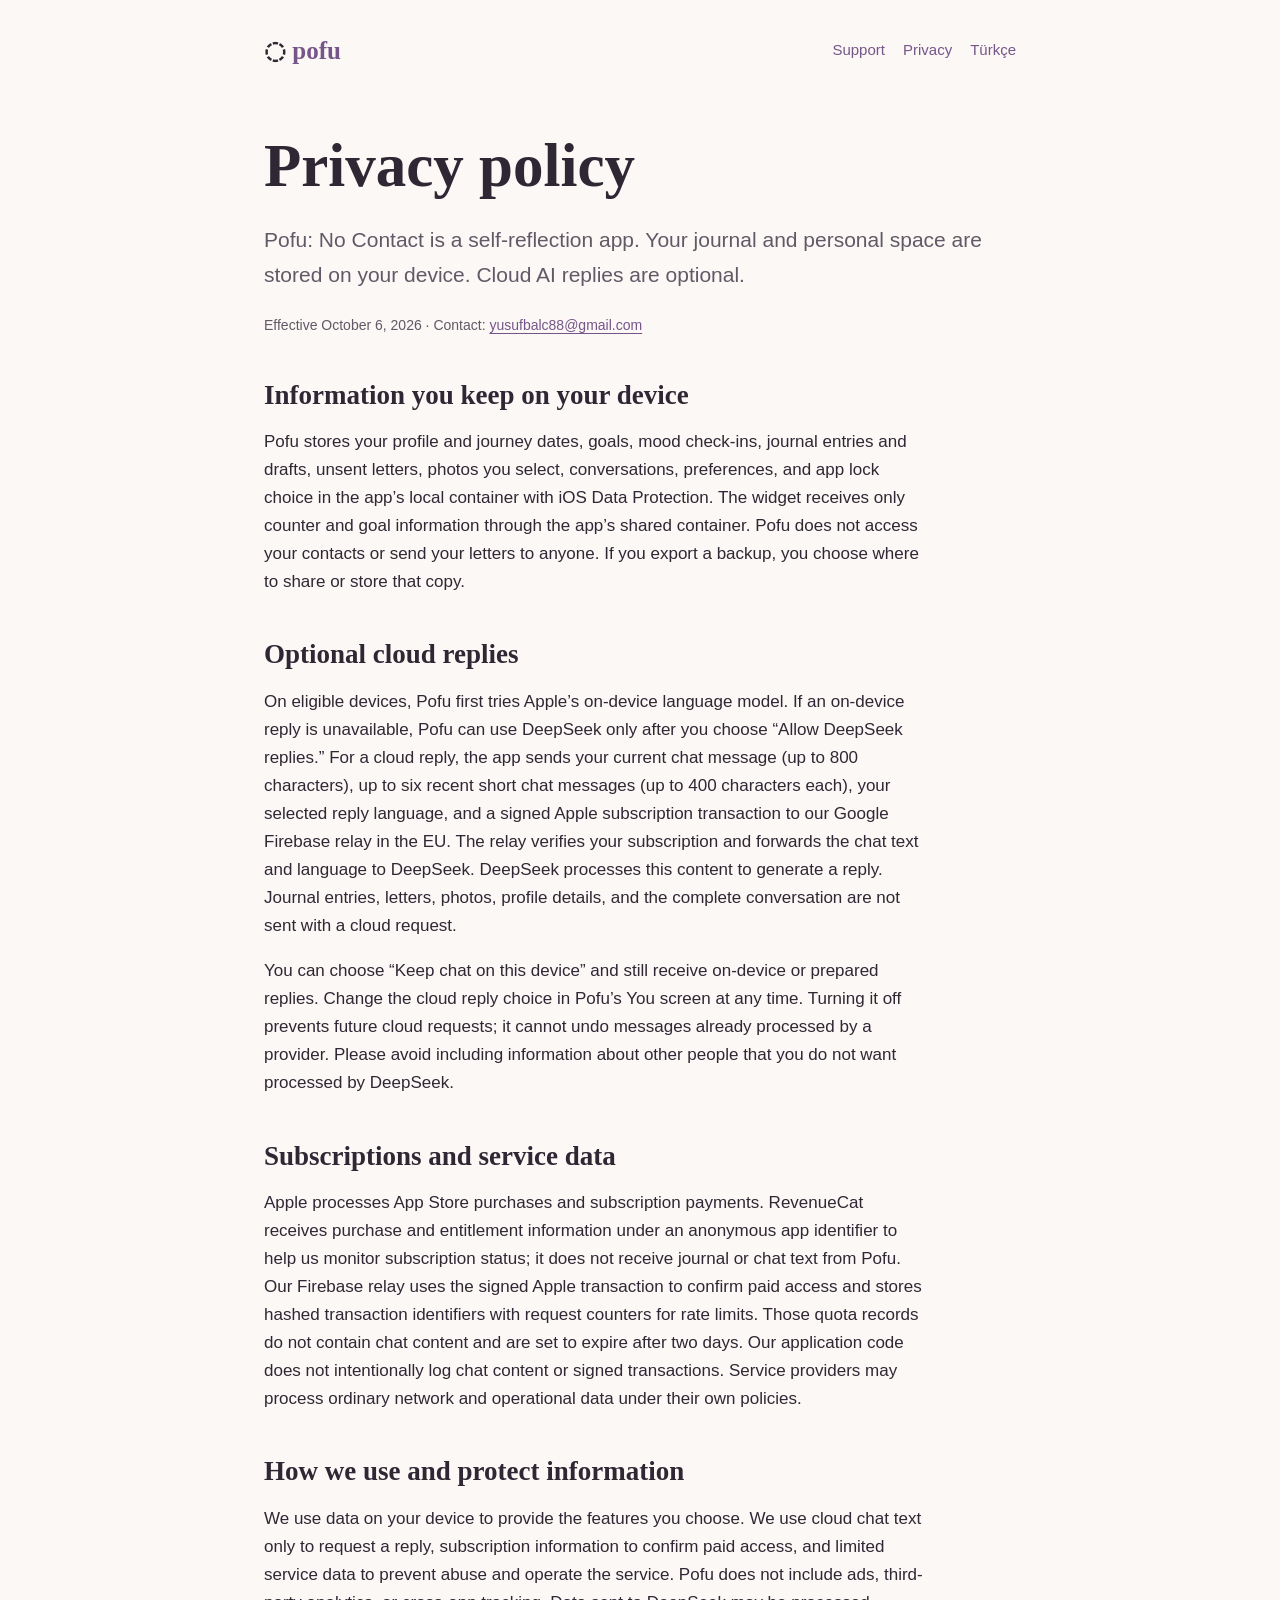
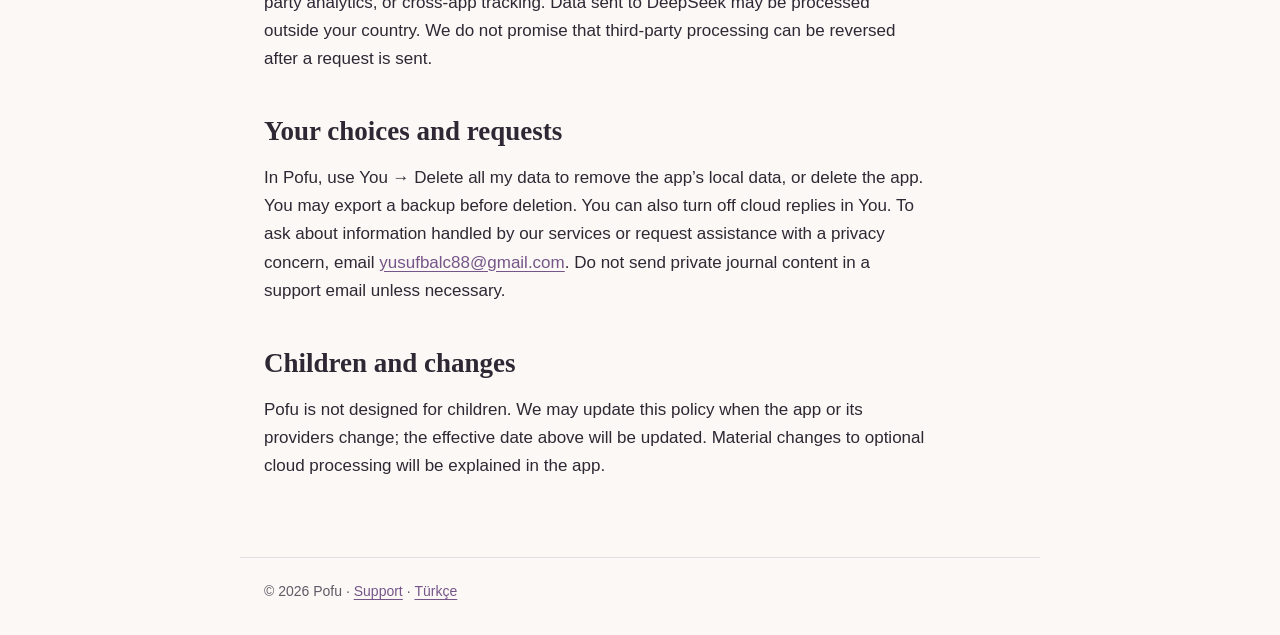
==== privacy/index.html @ a358d689 "Publish Pofu support and privacy pages" ====
<!doctype html><html lang="en"><head><meta charset="utf-8"><meta name="viewport" content="width=device-width,initial-scale=1"><title>Privacy Policy · Pofu</title><link rel="stylesheet" href="../styles.css"></head><body>
<header><a class="brand" href="../">◌ <span>pofu</span></a><nav><a href="../support/">Support</a><a href="./" aria-current="page">Privacy</a><a href="tr.html" lang="tr">Türkçe</a></nav></header>
<main><h1>Privacy policy</h1><p class="lead">Pofu: No Contact is a self-reflection app. Your journal and personal space are stored on your device. Cloud AI replies are optional.</p><p class="small">Effective October 6, 2026 · Contact: <a href="mailto:yusufbalc88@gmail.com">yusufbalc88@gmail.com</a></p>
<h2>Information you keep on your device</h2><p>Pofu stores your profile and journey dates, goals, mood check-ins, journal entries and drafts, unsent letters, photos you select, conversations, preferences, and app lock choice in the app’s local container with iOS Data Protection. The widget receives only counter and goal information through the app’s shared container. Pofu does not access your contacts or send your letters to anyone. If you export a backup, you choose where to share or store that copy.</p>
<h2>Optional cloud replies</h2><p>On eligible devices, Pofu first tries Apple’s on-device language model. If an on-device reply is unavailable, Pofu can use DeepSeek only after you choose “Allow DeepSeek replies.” For a cloud reply, the app sends your current chat message (up to 800 characters), up to six recent short chat messages (up to 400 characters each), your selected reply language, and a signed Apple subscription transaction to our Google Firebase relay in the EU. The relay verifies your subscription and forwards the chat text and language to DeepSeek. DeepSeek processes this content to generate a reply. Journal entries, letters, photos, profile details, and the complete conversation are not sent with a cloud request.</p><p>You can choose “Keep chat on this device” and still receive on-device or prepared replies. Change the cloud reply choice in Pofu’s You screen at any time. Turning it off prevents future cloud requests; it cannot undo messages already processed by a provider. Please avoid including information about other people that you do not want processed by DeepSeek.</p>
<h2>Subscriptions and service data</h2><p>Apple processes App Store purchases and subscription payments. RevenueCat receives purchase and entitlement information under an anonymous app identifier to help us monitor subscription status; it does not receive journal or chat text from Pofu. Our Firebase relay uses the signed Apple transaction to confirm paid access and stores hashed transaction identifiers with request counters for rate limits. Those quota records do not contain chat content and are set to expire after two days. Our application code does not intentionally log chat content or signed transactions. Service providers may process ordinary network and operational data under their own policies.</p>
<h2>How we use and protect information</h2><p>We use data on your device to provide the features you choose. We use cloud chat text only to request a reply, subscription information to confirm paid access, and limited service data to prevent abuse and operate the service. Pofu does not include ads, third-party analytics, or cross-app tracking. Data sent to DeepSeek may be processed outside your country. We do not promise that third-party processing can be reversed after a request is sent.</p>
<h2>Your choices and requests</h2><p>In Pofu, use You → Delete all my data to remove the app’s local data, or delete the app. You may export a backup before deletion. You can also turn off cloud replies in You. To ask about information handled by our services or request assistance with a privacy concern, email <a href="mailto:yusufbalc88@gmail.com">yusufbalc88@gmail.com</a>. Do not send private journal content in a support email unless necessary.</p>
<h2>Children and changes</h2><p>Pofu is not designed for children. We may update this policy when the app or its providers change; the effective date above will be updated. Material changes to optional cloud processing will be explained in the app.</p>
</main><footer>© 2026 Pofu · <a href="../support/">Support</a> · <a href="tr.html" lang="tr">Türkçe</a></footer></body></html>
---- styles.css ----
:root{color-scheme:light;--ink:#302734;--muted:#625967;--paper:#fbf8f5;--lavender:#eee6f2;--accent:#765589}
*{box-sizing:border-box}body{margin:0;background:var(--paper);color:var(--ink);font:17px/1.65 -apple-system,BlinkMacSystemFont,"Segoe UI",sans-serif}
header,main,footer{max-width:800px;margin:auto;padding:0 24px}header{padding-top:30px;display:flex;justify-content:space-between;gap:16px;align-items:center}
.brand{font-family:Georgia,serif;font-size:25px;font-weight:bold;color:var(--ink);text-decoration:none}.brand span{color:var(--accent)}
nav{display:flex;gap:18px;flex-wrap:wrap}a{color:var(--accent);text-underline-offset:3px}nav a{text-decoration:none;font-size:15px}
main{padding-top:58px;padding-bottom:60px}h1,h2{font-family:Georgia,serif;line-height:1.2}h1{font-size:clamp(38px,7vw,61px);margin:0 0 16px}h2{font-size:27px;margin:42px 0 10px}
p,li{max-width:70ch}p.lead{font-size:21px;color:var(--muted)}.card{background:#fff;border:1px solid #e7dde9;border-radius:20px;padding:25px;margin:26px 0}
.small{font-size:14px;color:var(--muted)}.links{display:flex;gap:14px;flex-wrap:wrap}.button{display:inline-block;background:var(--ink);color:#fff;text-decoration:none;padding:12px 20px;border-radius:999px}
footer{border-top:1px solid #e5dce8;padding-top:22px;padding-bottom:32px;font-size:14px;color:var(--muted)}
@media(max-width:530px){header{align-items:flex-start;flex-direction:column}main{padding-top:40px}}
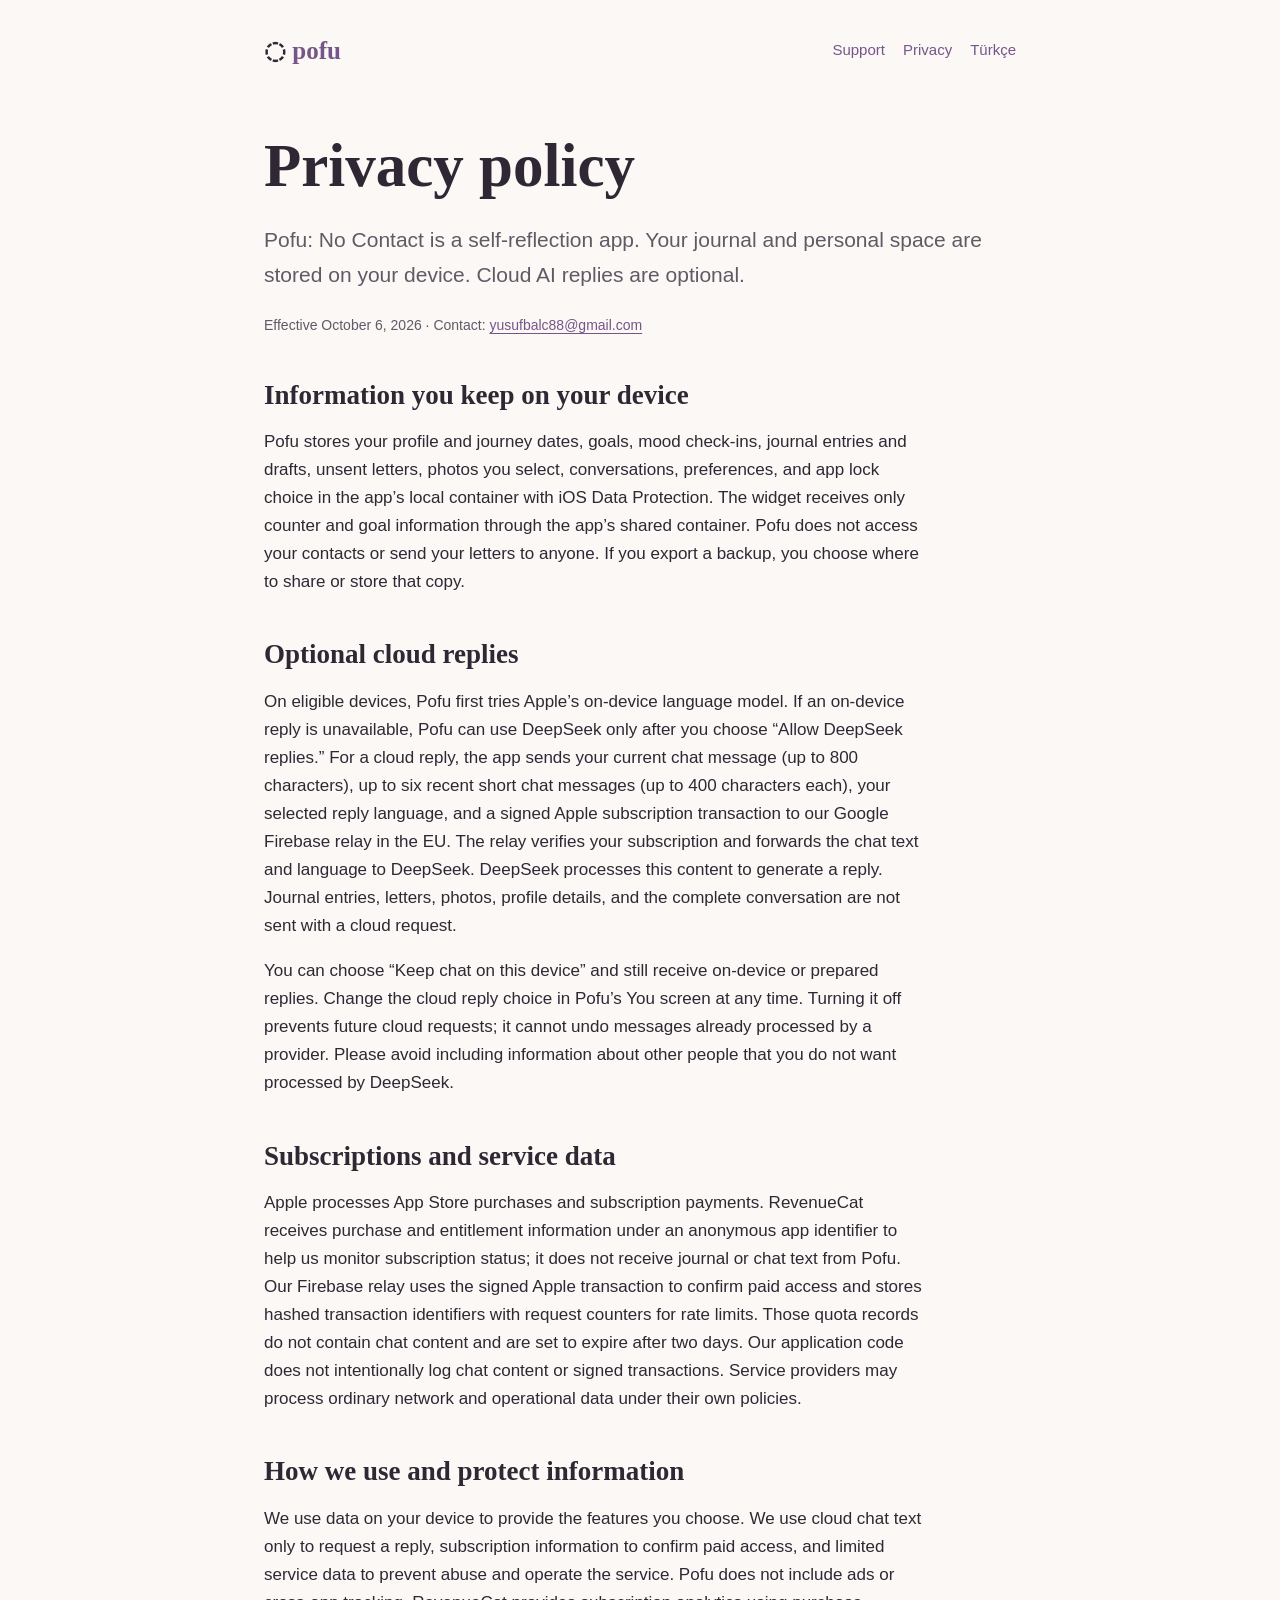
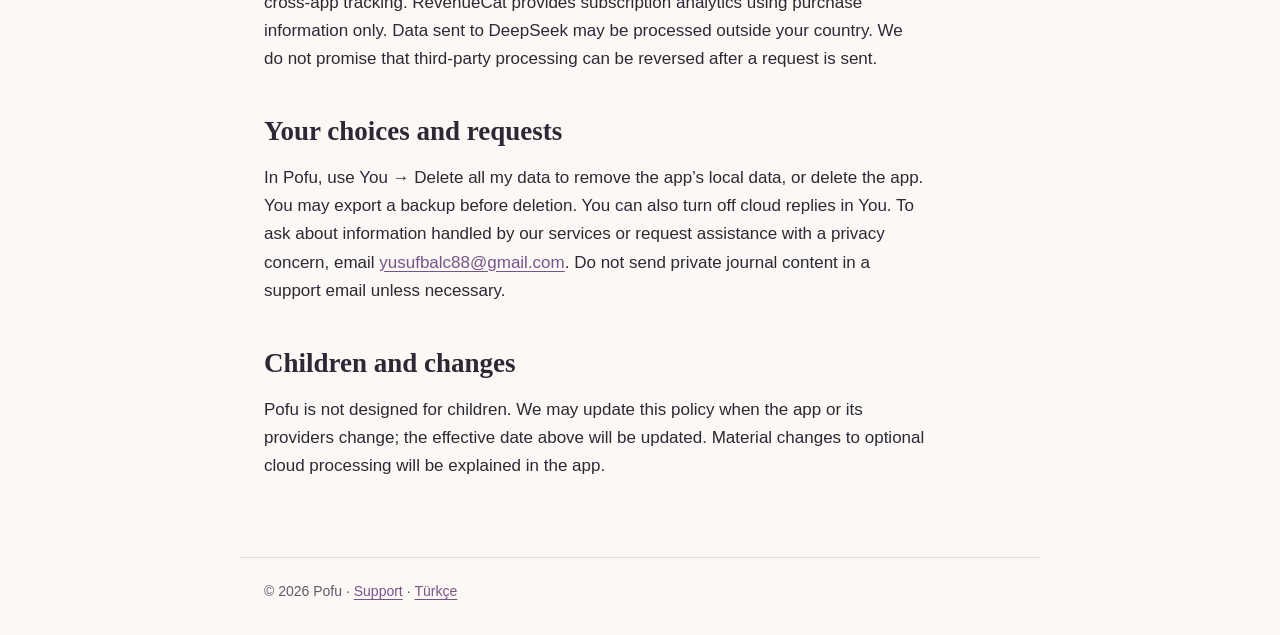
==== commit 3126f0c1: "Clarify subscription analytics in privacy policy" ====
--- a/privacy/index.html
+++ b/privacy/index.html
@@ -4,7 +4,7 @@
 <h2>Information you keep on your device</h2><p>Pofu stores your profile and journey dates, goals, mood check-ins, journal entries and drafts, unsent letters, photos you select, conversations, preferences, and app lock choice in the app’s local container with iOS Data Protection. The widget receives only counter and goal information through the app’s shared container. Pofu does not access your contacts or send your letters to anyone. If you export a backup, you choose where to share or store that copy.</p>
 <h2>Optional cloud replies</h2><p>On eligible devices, Pofu first tries Apple’s on-device language model. If an on-device reply is unavailable, Pofu can use DeepSeek only after you choose “Allow DeepSeek replies.” For a cloud reply, the app sends your current chat message (up to 800 characters), up to six recent short chat messages (up to 400 characters each), your selected reply language, and a signed Apple subscription transaction to our Google Firebase relay in the EU. The relay verifies your subscription and forwards the chat text and language to DeepSeek. DeepSeek processes this content to generate a reply. Journal entries, letters, photos, profile details, and the complete conversation are not sent with a cloud request.</p><p>You can choose “Keep chat on this device” and still receive on-device or prepared replies. Change the cloud reply choice in Pofu’s You screen at any time. Turning it off prevents future cloud requests; it cannot undo messages already processed by a provider. Please avoid including information about other people that you do not want processed by DeepSeek.</p>
 <h2>Subscriptions and service data</h2><p>Apple processes App Store purchases and subscription payments. RevenueCat receives purchase and entitlement information under an anonymous app identifier to help us monitor subscription status; it does not receive journal or chat text from Pofu. Our Firebase relay uses the signed Apple transaction to confirm paid access and stores hashed transaction identifiers with request counters for rate limits. Those quota records do not contain chat content and are set to expire after two days. Our application code does not intentionally log chat content or signed transactions. Service providers may process ordinary network and operational data under their own policies.</p>
-<h2>How we use and protect information</h2><p>We use data on your device to provide the features you choose. We use cloud chat text only to request a reply, subscription information to confirm paid access, and limited service data to prevent abuse and operate the service. Pofu does not include ads, third-party analytics, or cross-app tracking. Data sent to DeepSeek may be processed outside your country. We do not promise that third-party processing can be reversed after a request is sent.</p>
+<h2>How we use and protect information</h2><p>We use data on your device to provide the features you choose. We use cloud chat text only to request a reply, subscription information to confirm paid access, and limited service data to prevent abuse and operate the service. Pofu does not include ads or cross-app tracking. RevenueCat provides subscription analytics using purchase information only. Data sent to DeepSeek may be processed outside your country. We do not promise that third-party processing can be reversed after a request is sent.</p>
 <h2>Your choices and requests</h2><p>In Pofu, use You → Delete all my data to remove the app’s local data, or delete the app. You may export a backup before deletion. You can also turn off cloud replies in You. To ask about information handled by our services or request assistance with a privacy concern, email <a href="mailto:yusufbalc88@gmail.com">yusufbalc88@gmail.com</a>. Do not send private journal content in a support email unless necessary.</p>
 <h2>Children and changes</h2><p>Pofu is not designed for children. We may update this policy when the app or its providers change; the effective date above will be updated. Material changes to optional cloud processing will be explained in the app.</p>
 </main><footer>© 2026 Pofu · <a href="../support/">Support</a> · <a href="tr.html" lang="tr">Türkçe</a></footer></body></html>
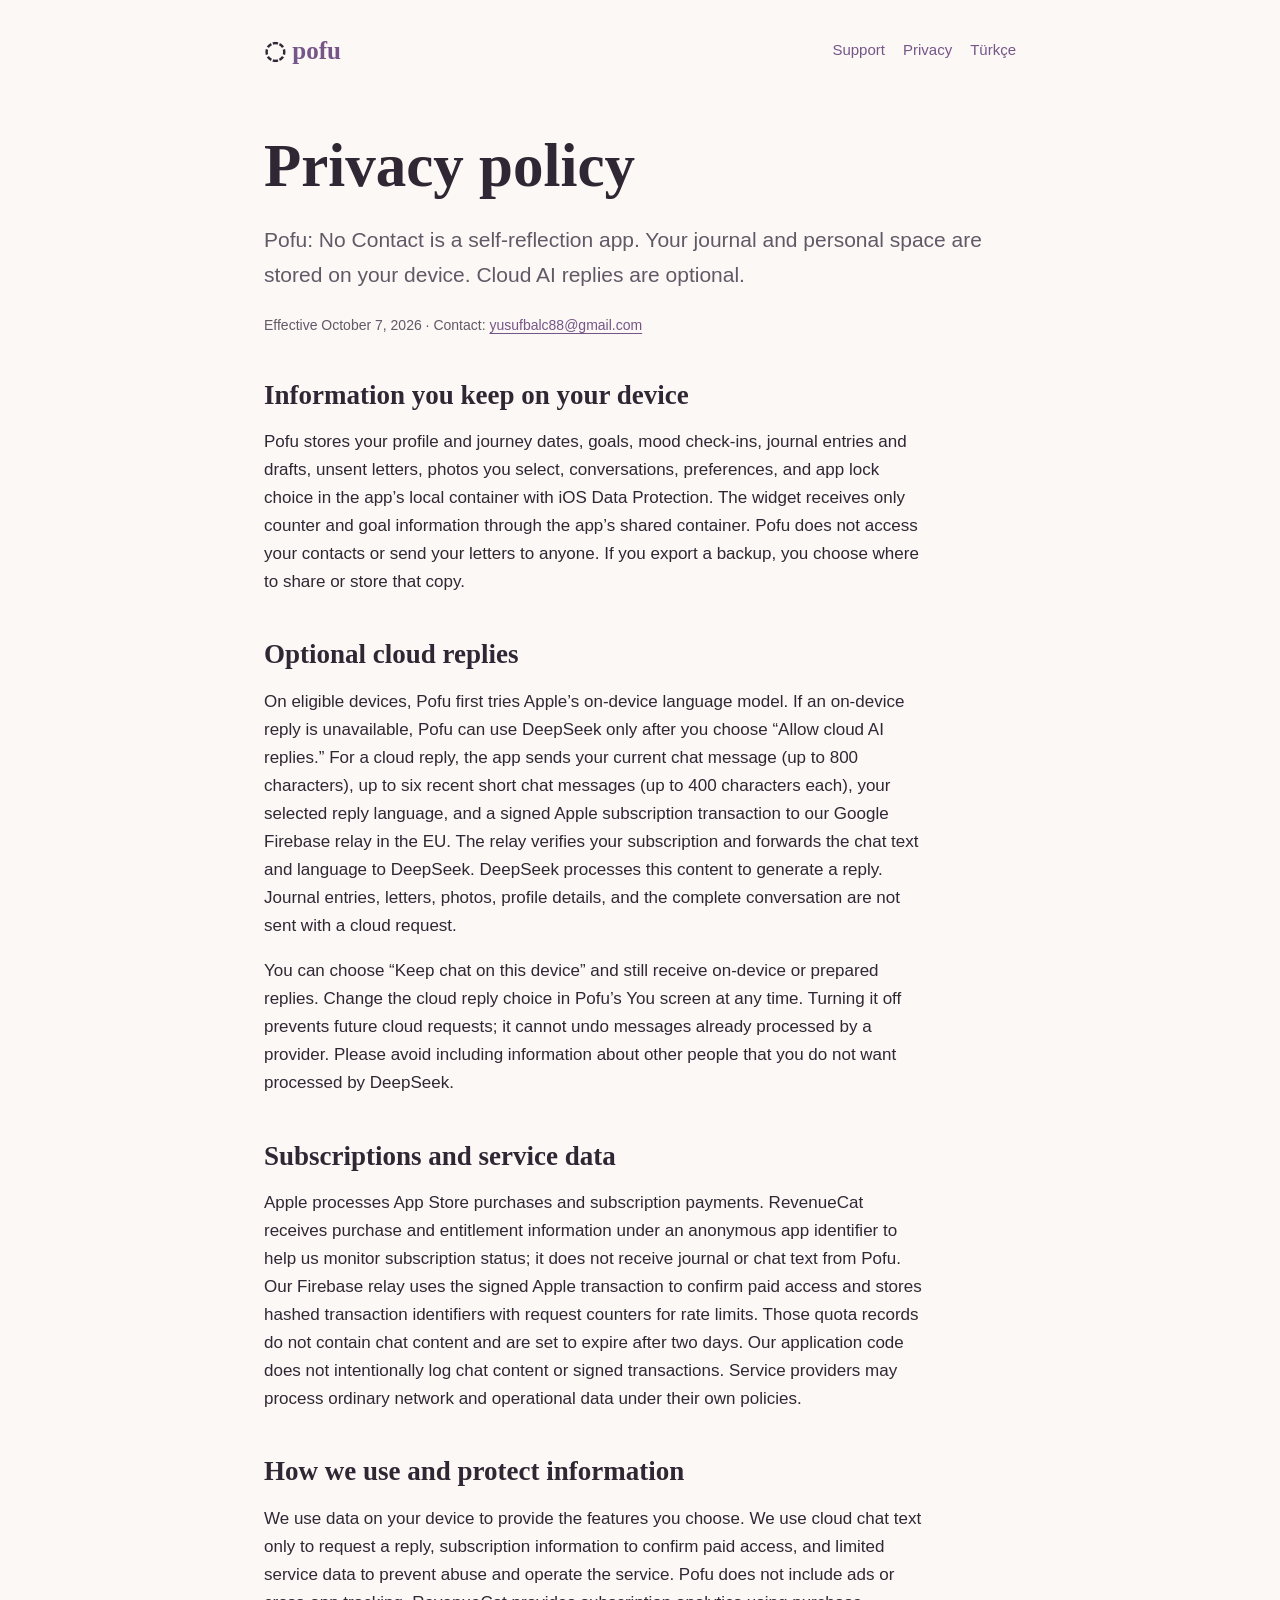
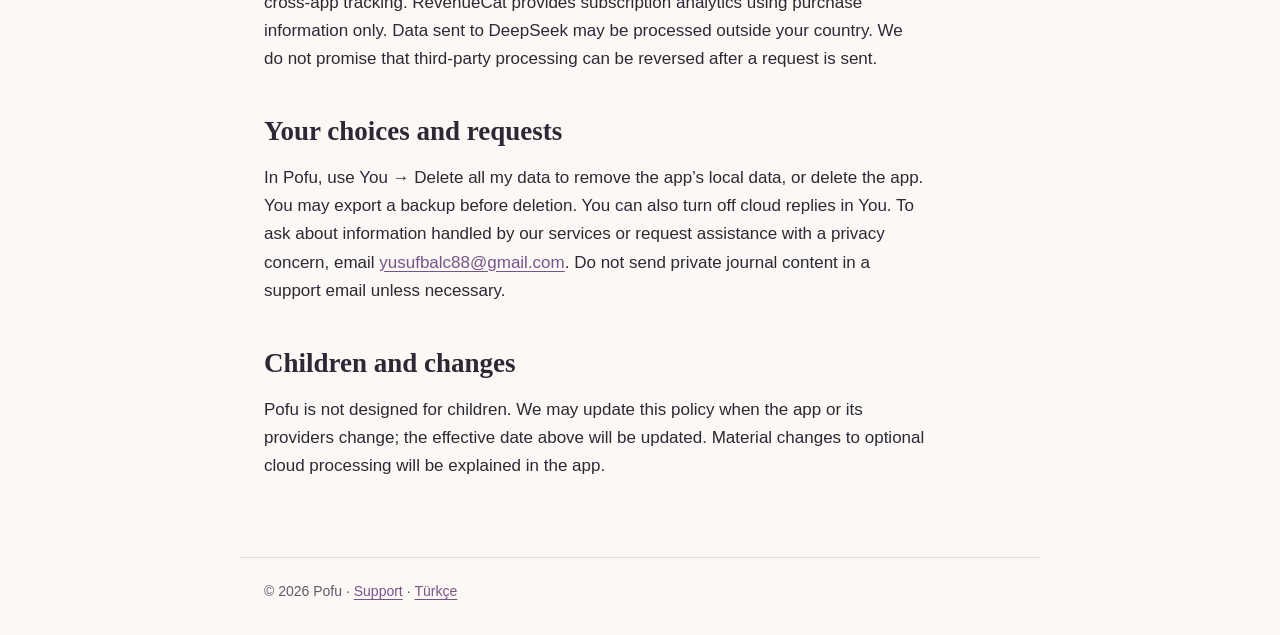
==== commit 3ee9fdcd: "Use generic cloud AI consent wording" ====
--- a/privacy/index.html
+++ b/privacy/index.html
@@ -1,8 +1,8 @@
 <!doctype html><html lang="en"><head><meta charset="utf-8"><meta name="viewport" content="width=device-width,initial-scale=1"><title>Privacy Policy · Pofu</title><link rel="stylesheet" href="../styles.css"></head><body>
 <header><a class="brand" href="../">◌ <span>pofu</span></a><nav><a href="../support/">Support</a><a href="./" aria-current="page">Privacy</a><a href="tr.html" lang="tr">Türkçe</a></nav></header>
-<main><h1>Privacy policy</h1><p class="lead">Pofu: No Contact is a self-reflection app. Your journal and personal space are stored on your device. Cloud AI replies are optional.</p><p class="small">Effective October 6, 2026 · Contact: <a href="mailto:yusufbalc88@gmail.com">yusufbalc88@gmail.com</a></p>
+<main><h1>Privacy policy</h1><p class="lead">Pofu: No Contact is a self-reflection app. Your journal and personal space are stored on your device. Cloud AI replies are optional.</p><p class="small">Effective October 7, 2026 · Contact: <a href="mailto:yusufbalc88@gmail.com">yusufbalc88@gmail.com</a></p>
 <h2>Information you keep on your device</h2><p>Pofu stores your profile and journey dates, goals, mood check-ins, journal entries and drafts, unsent letters, photos you select, conversations, preferences, and app lock choice in the app’s local container with iOS Data Protection. The widget receives only counter and goal information through the app’s shared container. Pofu does not access your contacts or send your letters to anyone. If you export a backup, you choose where to share or store that copy.</p>
-<h2>Optional cloud replies</h2><p>On eligible devices, Pofu first tries Apple’s on-device language model. If an on-device reply is unavailable, Pofu can use DeepSeek only after you choose “Allow DeepSeek replies.” For a cloud reply, the app sends your current chat message (up to 800 characters), up to six recent short chat messages (up to 400 characters each), your selected reply language, and a signed Apple subscription transaction to our Google Firebase relay in the EU. The relay verifies your subscription and forwards the chat text and language to DeepSeek. DeepSeek processes this content to generate a reply. Journal entries, letters, photos, profile details, and the complete conversation are not sent with a cloud request.</p><p>You can choose “Keep chat on this device” and still receive on-device or prepared replies. Change the cloud reply choice in Pofu’s You screen at any time. Turning it off prevents future cloud requests; it cannot undo messages already processed by a provider. Please avoid including information about other people that you do not want processed by DeepSeek.</p>
+<h2>Optional cloud replies</h2><p>On eligible devices, Pofu first tries Apple’s on-device language model. If an on-device reply is unavailable, Pofu can use DeepSeek only after you choose “Allow cloud AI replies.” For a cloud reply, the app sends your current chat message (up to 800 characters), up to six recent short chat messages (up to 400 characters each), your selected reply language, and a signed Apple subscription transaction to our Google Firebase relay in the EU. The relay verifies your subscription and forwards the chat text and language to DeepSeek. DeepSeek processes this content to generate a reply. Journal entries, letters, photos, profile details, and the complete conversation are not sent with a cloud request.</p><p>You can choose “Keep chat on this device” and still receive on-device or prepared replies. Change the cloud reply choice in Pofu’s You screen at any time. Turning it off prevents future cloud requests; it cannot undo messages already processed by a provider. Please avoid including information about other people that you do not want processed by DeepSeek.</p>
 <h2>Subscriptions and service data</h2><p>Apple processes App Store purchases and subscription payments. RevenueCat receives purchase and entitlement information under an anonymous app identifier to help us monitor subscription status; it does not receive journal or chat text from Pofu. Our Firebase relay uses the signed Apple transaction to confirm paid access and stores hashed transaction identifiers with request counters for rate limits. Those quota records do not contain chat content and are set to expire after two days. Our application code does not intentionally log chat content or signed transactions. Service providers may process ordinary network and operational data under their own policies.</p>
 <h2>How we use and protect information</h2><p>We use data on your device to provide the features you choose. We use cloud chat text only to request a reply, subscription information to confirm paid access, and limited service data to prevent abuse and operate the service. Pofu does not include ads or cross-app tracking. RevenueCat provides subscription analytics using purchase information only. Data sent to DeepSeek may be processed outside your country. We do not promise that third-party processing can be reversed after a request is sent.</p>
 <h2>Your choices and requests</h2><p>In Pofu, use You → Delete all my data to remove the app’s local data, or delete the app. You may export a backup before deletion. You can also turn off cloud replies in You. To ask about information handled by our services or request assistance with a privacy concern, email <a href="mailto:yusufbalc88@gmail.com">yusufbalc88@gmail.com</a>. Do not send private journal content in a support email unless necessary.</p>
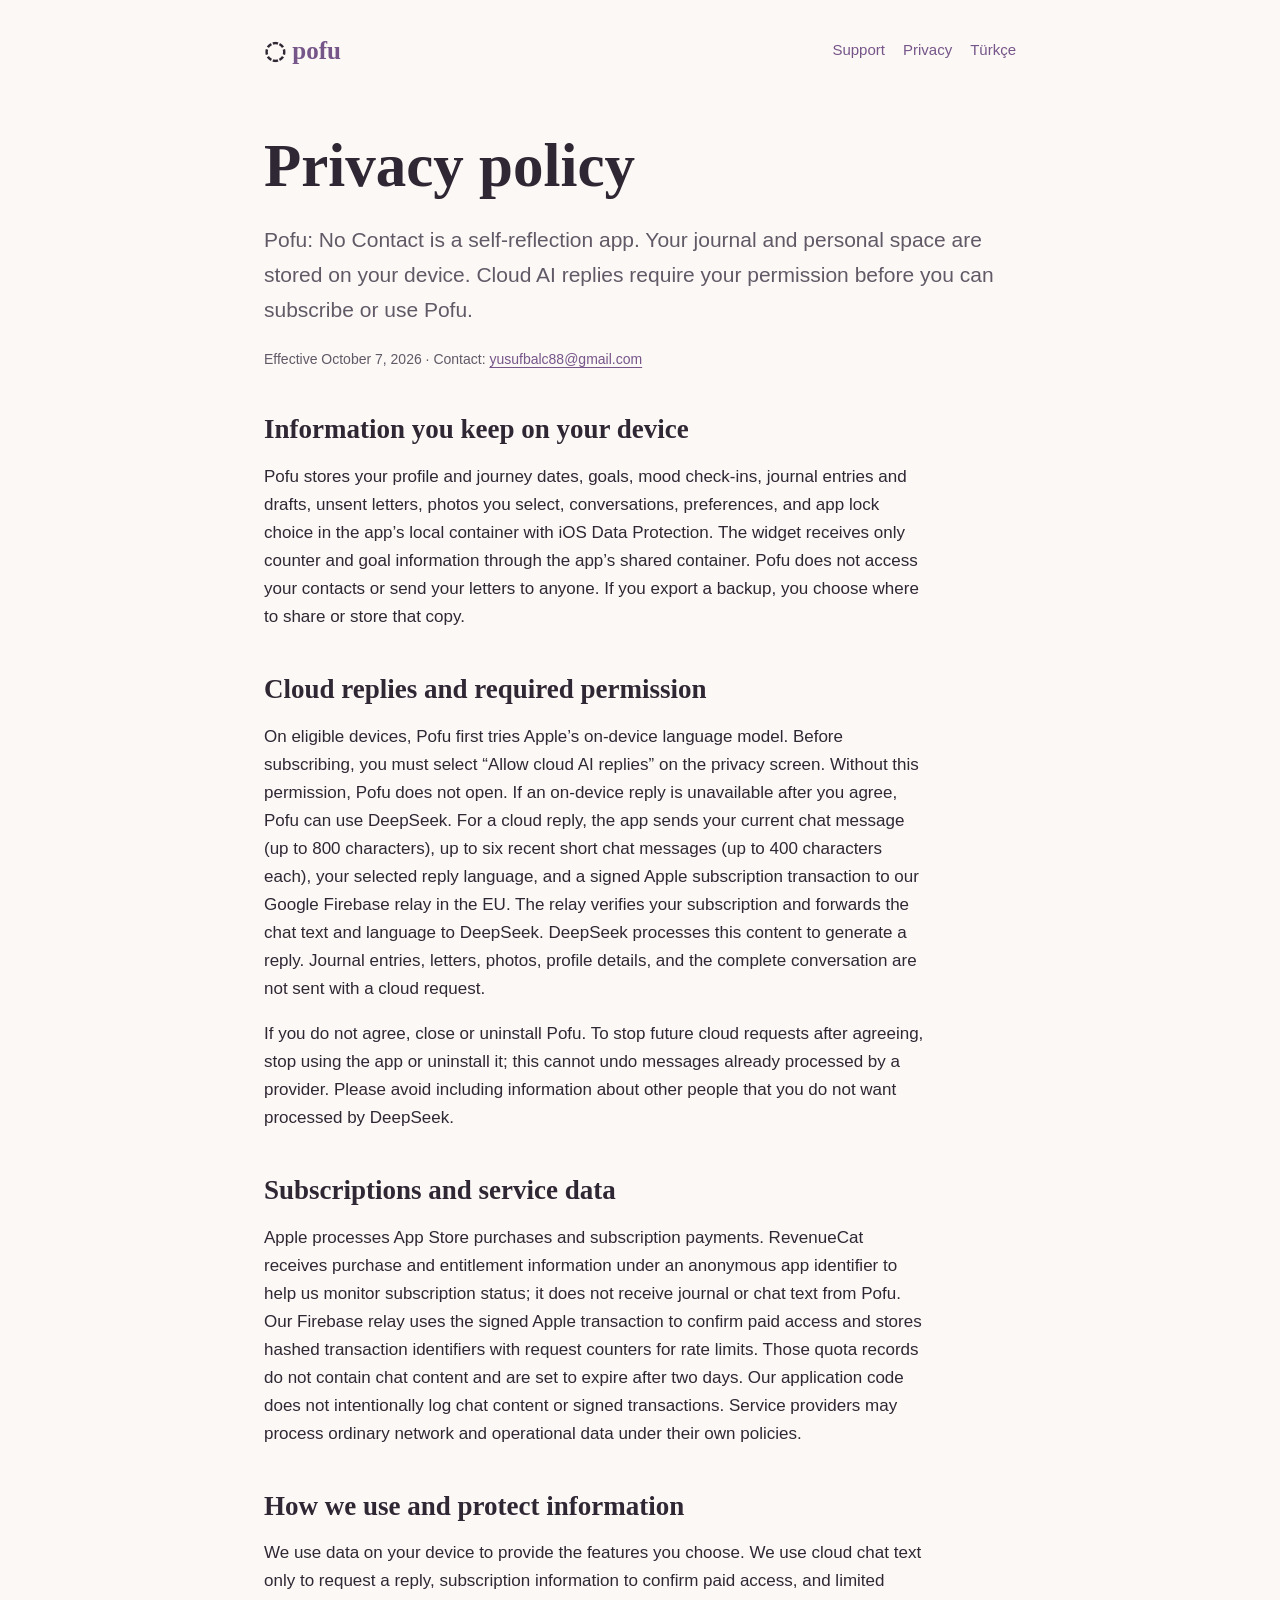
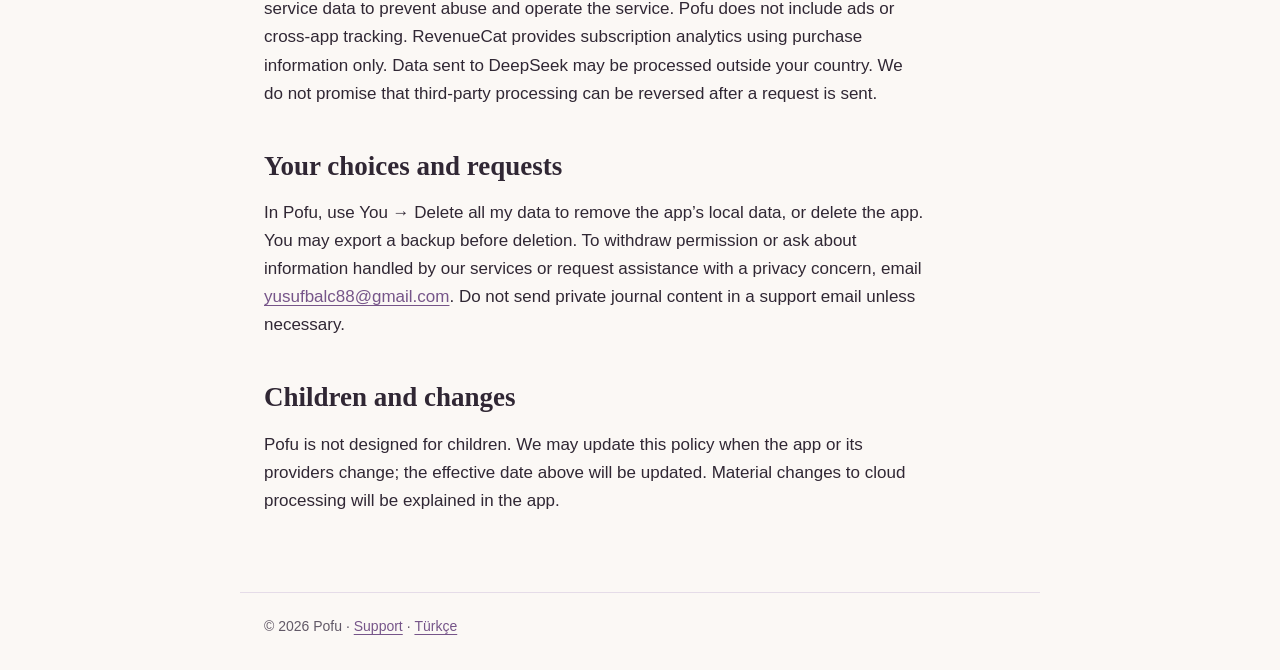
==== commit 63dbf548: "Describe required pre-subscription AI permission" ====
--- a/privacy/index.html
+++ b/privacy/index.html
@@ -1,10 +1,10 @@
 <!doctype html><html lang="en"><head><meta charset="utf-8"><meta name="viewport" content="width=device-width,initial-scale=1"><title>Privacy Policy · Pofu</title><link rel="stylesheet" href="../styles.css"></head><body>
 <header><a class="brand" href="../">◌ <span>pofu</span></a><nav><a href="../support/">Support</a><a href="./" aria-current="page">Privacy</a><a href="tr.html" lang="tr">Türkçe</a></nav></header>
-<main><h1>Privacy policy</h1><p class="lead">Pofu: No Contact is a self-reflection app. Your journal and personal space are stored on your device. Cloud AI replies are optional.</p><p class="small">Effective October 7, 2026 · Contact: <a href="mailto:yusufbalc88@gmail.com">yusufbalc88@gmail.com</a></p>
+<main><h1>Privacy policy</h1><p class="lead">Pofu: No Contact is a self-reflection app. Your journal and personal space are stored on your device. Cloud AI replies require your permission before you can subscribe or use Pofu.</p><p class="small">Effective October 7, 2026 · Contact: <a href="mailto:yusufbalc88@gmail.com">yusufbalc88@gmail.com</a></p>
 <h2>Information you keep on your device</h2><p>Pofu stores your profile and journey dates, goals, mood check-ins, journal entries and drafts, unsent letters, photos you select, conversations, preferences, and app lock choice in the app’s local container with iOS Data Protection. The widget receives only counter and goal information through the app’s shared container. Pofu does not access your contacts or send your letters to anyone. If you export a backup, you choose where to share or store that copy.</p>
-<h2>Optional cloud replies</h2><p>On eligible devices, Pofu first tries Apple’s on-device language model. If an on-device reply is unavailable, Pofu can use DeepSeek only after you choose “Allow cloud AI replies.” For a cloud reply, the app sends your current chat message (up to 800 characters), up to six recent short chat messages (up to 400 characters each), your selected reply language, and a signed Apple subscription transaction to our Google Firebase relay in the EU. The relay verifies your subscription and forwards the chat text and language to DeepSeek. DeepSeek processes this content to generate a reply. Journal entries, letters, photos, profile details, and the complete conversation are not sent with a cloud request.</p><p>You can choose “Keep chat on this device” and still receive on-device or prepared replies. Change the cloud reply choice in Pofu’s You screen at any time. Turning it off prevents future cloud requests; it cannot undo messages already processed by a provider. Please avoid including information about other people that you do not want processed by DeepSeek.</p>
+<h2>Cloud replies and required permission</h2><p>On eligible devices, Pofu first tries Apple’s on-device language model. Before subscribing, you must select “Allow cloud AI replies” on the privacy screen. Without this permission, Pofu does not open. If an on-device reply is unavailable after you agree, Pofu can use DeepSeek. For a cloud reply, the app sends your current chat message (up to 800 characters), up to six recent short chat messages (up to 400 characters each), your selected reply language, and a signed Apple subscription transaction to our Google Firebase relay in the EU. The relay verifies your subscription and forwards the chat text and language to DeepSeek. DeepSeek processes this content to generate a reply. Journal entries, letters, photos, profile details, and the complete conversation are not sent with a cloud request.</p><p>If you do not agree, close or uninstall Pofu. To stop future cloud requests after agreeing, stop using the app or uninstall it; this cannot undo messages already processed by a provider. Please avoid including information about other people that you do not want processed by DeepSeek.</p>
 <h2>Subscriptions and service data</h2><p>Apple processes App Store purchases and subscription payments. RevenueCat receives purchase and entitlement information under an anonymous app identifier to help us monitor subscription status; it does not receive journal or chat text from Pofu. Our Firebase relay uses the signed Apple transaction to confirm paid access and stores hashed transaction identifiers with request counters for rate limits. Those quota records do not contain chat content and are set to expire after two days. Our application code does not intentionally log chat content or signed transactions. Service providers may process ordinary network and operational data under their own policies.</p>
 <h2>How we use and protect information</h2><p>We use data on your device to provide the features you choose. We use cloud chat text only to request a reply, subscription information to confirm paid access, and limited service data to prevent abuse and operate the service. Pofu does not include ads or cross-app tracking. RevenueCat provides subscription analytics using purchase information only. Data sent to DeepSeek may be processed outside your country. We do not promise that third-party processing can be reversed after a request is sent.</p>
-<h2>Your choices and requests</h2><p>In Pofu, use You → Delete all my data to remove the app’s local data, or delete the app. You may export a backup before deletion. You can also turn off cloud replies in You. To ask about information handled by our services or request assistance with a privacy concern, email <a href="mailto:yusufbalc88@gmail.com">yusufbalc88@gmail.com</a>. Do not send private journal content in a support email unless necessary.</p>
-<h2>Children and changes</h2><p>Pofu is not designed for children. We may update this policy when the app or its providers change; the effective date above will be updated. Material changes to optional cloud processing will be explained in the app.</p>
+<h2>Your choices and requests</h2><p>In Pofu, use You → Delete all my data to remove the app’s local data, or delete the app. You may export a backup before deletion. To withdraw permission or ask about information handled by our services or request assistance with a privacy concern, email <a href="mailto:yusufbalc88@gmail.com">yusufbalc88@gmail.com</a>. Do not send private journal content in a support email unless necessary.</p>
+<h2>Children and changes</h2><p>Pofu is not designed for children. We may update this policy when the app or its providers change; the effective date above will be updated. Material changes to cloud processing will be explained in the app.</p>
 </main><footer>© 2026 Pofu · <a href="../support/">Support</a> · <a href="tr.html" lang="tr">Türkçe</a></footer></body></html>
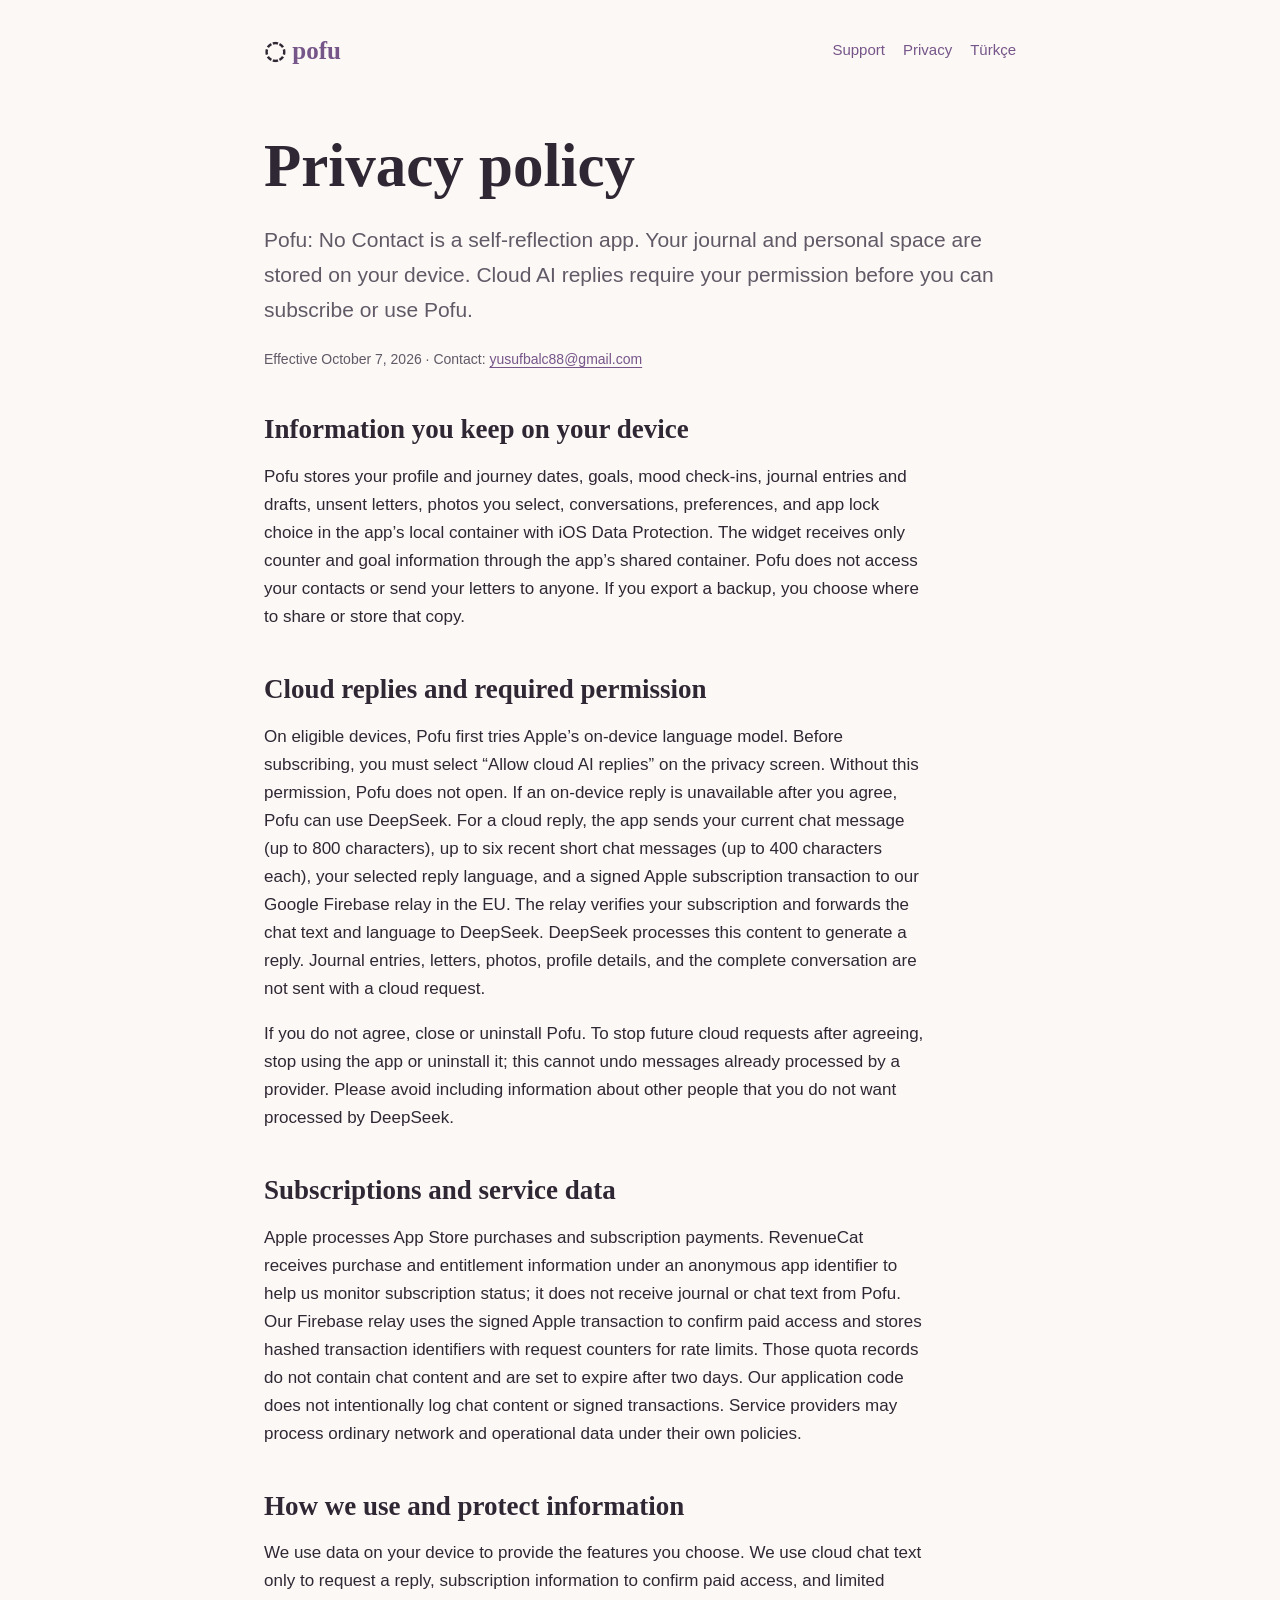
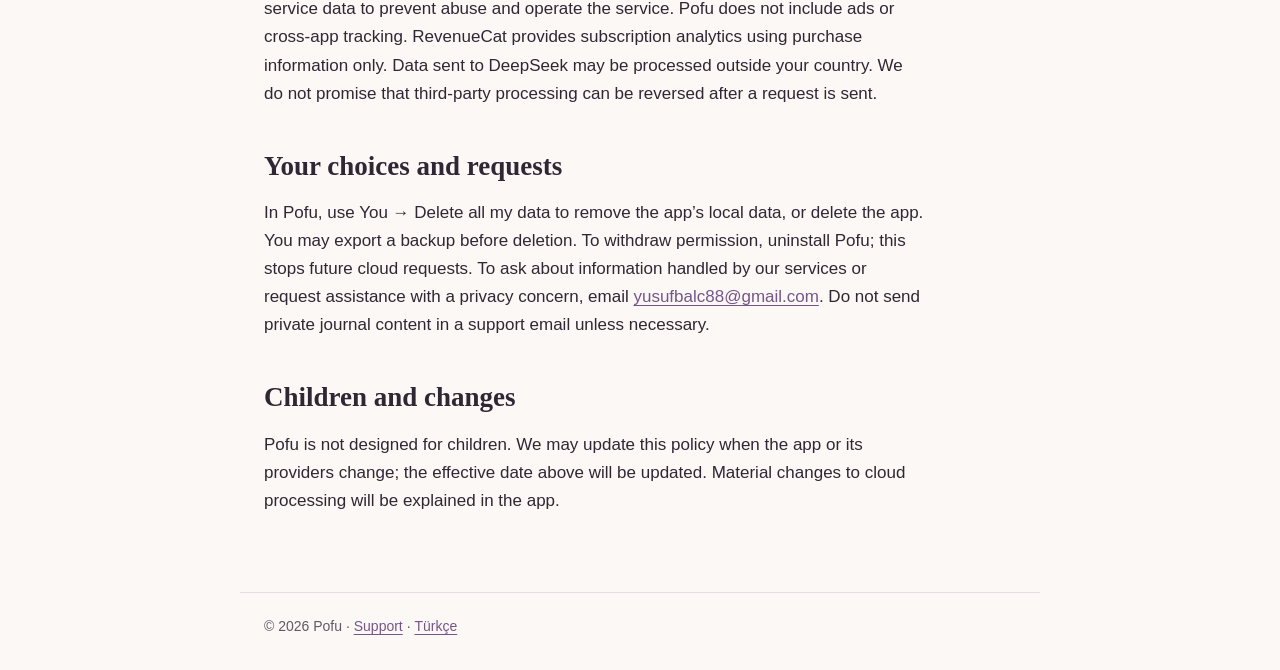
==== commit c7a0f64c: "Clarify how to stop future cloud requests" ====
--- a/privacy/index.html
+++ b/privacy/index.html
@@ -5,6 +5,6 @@
 <h2>Cloud replies and required permission</h2><p>On eligible devices, Pofu first tries Apple’s on-device language model. Before subscribing, you must select “Allow cloud AI replies” on the privacy screen. Without this permission, Pofu does not open. If an on-device reply is unavailable after you agree, Pofu can use DeepSeek. For a cloud reply, the app sends your current chat message (up to 800 characters), up to six recent short chat messages (up to 400 characters each), your selected reply language, and a signed Apple subscription transaction to our Google Firebase relay in the EU. The relay verifies your subscription and forwards the chat text and language to DeepSeek. DeepSeek processes this content to generate a reply. Journal entries, letters, photos, profile details, and the complete conversation are not sent with a cloud request.</p><p>If you do not agree, close or uninstall Pofu. To stop future cloud requests after agreeing, stop using the app or uninstall it; this cannot undo messages already processed by a provider. Please avoid including information about other people that you do not want processed by DeepSeek.</p>
 <h2>Subscriptions and service data</h2><p>Apple processes App Store purchases and subscription payments. RevenueCat receives purchase and entitlement information under an anonymous app identifier to help us monitor subscription status; it does not receive journal or chat text from Pofu. Our Firebase relay uses the signed Apple transaction to confirm paid access and stores hashed transaction identifiers with request counters for rate limits. Those quota records do not contain chat content and are set to expire after two days. Our application code does not intentionally log chat content or signed transactions. Service providers may process ordinary network and operational data under their own policies.</p>
 <h2>How we use and protect information</h2><p>We use data on your device to provide the features you choose. We use cloud chat text only to request a reply, subscription information to confirm paid access, and limited service data to prevent abuse and operate the service. Pofu does not include ads or cross-app tracking. RevenueCat provides subscription analytics using purchase information only. Data sent to DeepSeek may be processed outside your country. We do not promise that third-party processing can be reversed after a request is sent.</p>
-<h2>Your choices and requests</h2><p>In Pofu, use You → Delete all my data to remove the app’s local data, or delete the app. You may export a backup before deletion. To withdraw permission or ask about information handled by our services or request assistance with a privacy concern, email <a href="mailto:yusufbalc88@gmail.com">yusufbalc88@gmail.com</a>. Do not send private journal content in a support email unless necessary.</p>
+<h2>Your choices and requests</h2><p>In Pofu, use You → Delete all my data to remove the app’s local data, or delete the app. You may export a backup before deletion. To withdraw permission, uninstall Pofu; this stops future cloud requests. To ask about information handled by our services or request assistance with a privacy concern, email <a href="mailto:yusufbalc88@gmail.com">yusufbalc88@gmail.com</a>. Do not send private journal content in a support email unless necessary.</p>
 <h2>Children and changes</h2><p>Pofu is not designed for children. We may update this policy when the app or its providers change; the effective date above will be updated. Material changes to cloud processing will be explained in the app.</p>
 </main><footer>© 2026 Pofu · <a href="../support/">Support</a> · <a href="tr.html" lang="tr">Türkçe</a></footer></body></html>
